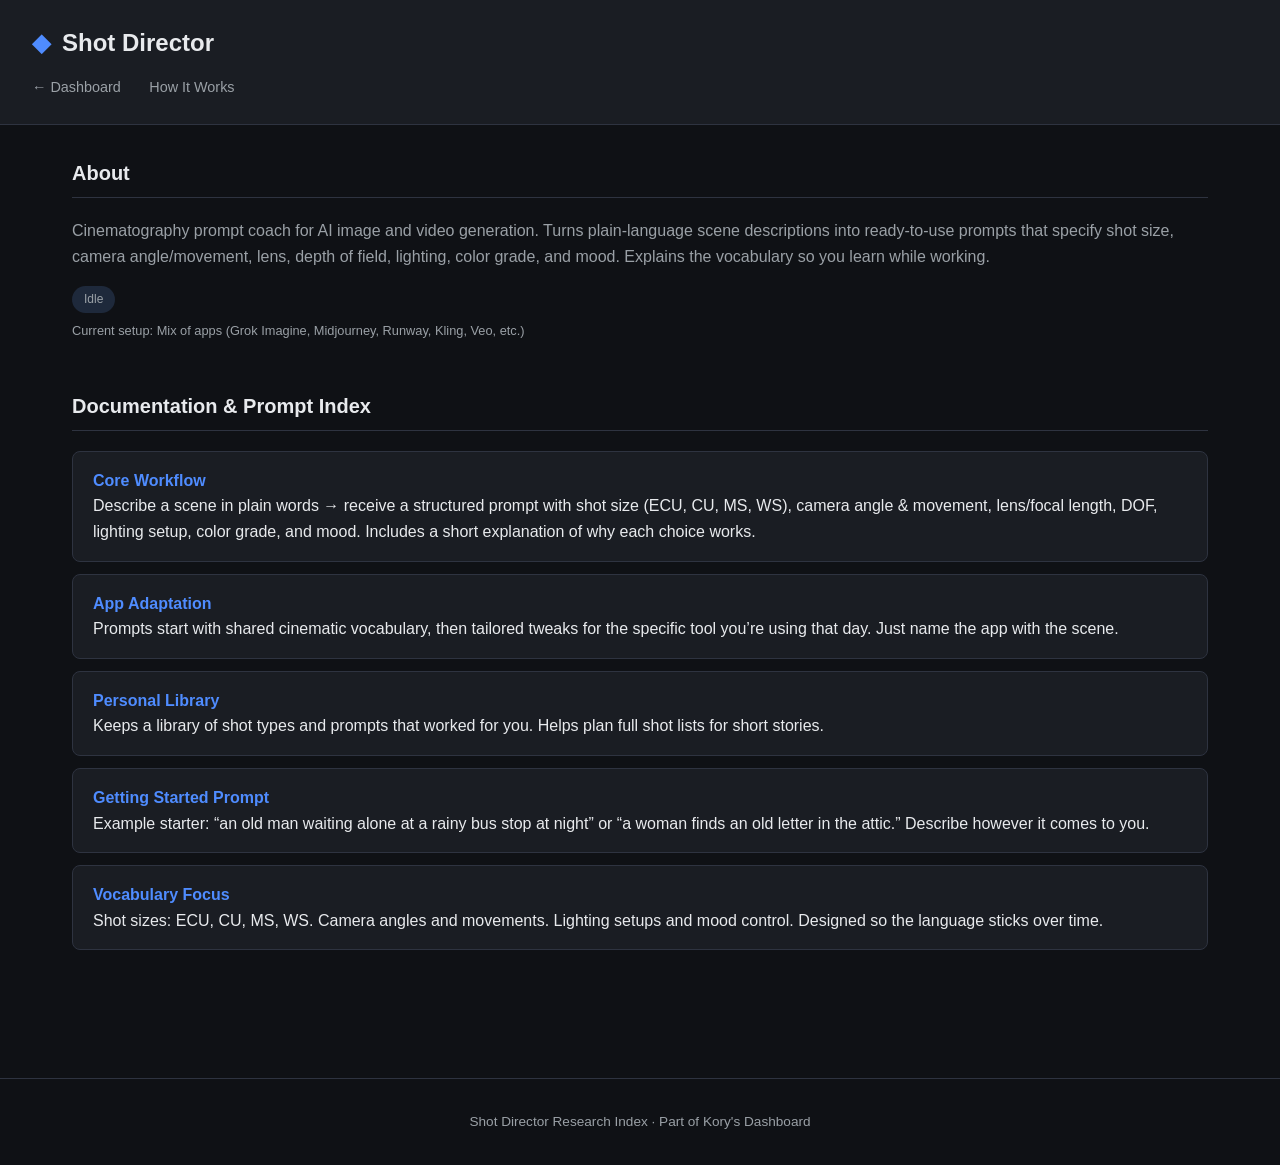
==== bots/shot-director.html @ 016c2e16 "Grok dashboard v2: Bob sheets, symposium stills, anchored search" ====
<!DOCTYPE html>
<html lang="en">
<head>
  <meta charset="UTF-8">
  <meta name="viewport" content="width=device-width, initial-scale=1.0">
  <title>Shot Director · Research Index</title>
  <link rel="stylesheet" href="../css/style.css">
</head>
<body>
  <header>
    <h1><span>◆</span> Shot Director</h1>
    <nav>
      <a href="../index.html">← Dashboard</a>
      <a href="#guide">How It Works</a>
    </nav>
  </header>

  <div class="container">
    <div class="section">
      <h2>About</h2>
      <p style="color: var(--text-muted); margin-bottom: 1rem;">
        Cinematography prompt coach for AI image and video generation. Turns plain-language scene descriptions into ready-to-use prompts that specify shot size, camera angle/movement, lens, depth of field, lighting, color grade, and mood. Explains the vocabulary so you learn while working.
      </p>
      <span class="badge idle">Idle</span>
      <div class="meta" style="margin-top: 0.5rem;">Current setup: Mix of apps (Grok Imagine, Midjourney, Runway, Kling, Veo, etc.)</div>
    </div>

    <div class="section" id="guide">
      <h2>Documentation & Prompt Index</h2>
      <ul class="research-list">
        <li id="core-workflow">
          <strong>Core Workflow</strong>
          <p>Describe a scene in plain words → receive a structured prompt with shot size (ECU, CU, MS, WS), camera angle & movement, lens/focal length, DOF, lighting setup, color grade, and mood. Includes a short explanation of why each choice works.</p>
        </li>
        <li id="app-adaptation">
          <strong>App Adaptation</strong>
          <p>Prompts start with shared cinematic vocabulary, then tailored tweaks for the specific tool you’re using that day. Just name the app with the scene.</p>
        </li>
        <li id="personal-library">
          <strong>Personal Library</strong>
          <p>Keeps a library of shot types and prompts that worked for you. Helps plan full shot lists for short stories.</p>
        </li>
        <li id="getting-started">
          <strong>Getting Started Prompt</strong>
          <p>Example starter: “an old man waiting alone at a rainy bus stop at night” or “a woman finds an old letter in the attic.” Describe however it comes to you.</p>
        </li>
        <li id="vocabulary-focus">
          <strong>Vocabulary Focus</strong>
          <p>Shot sizes: ECU, CU, MS, WS. Camera angles and movements. Lighting setups and mood control. Designed so the language sticks over time.</p>
        </li>
      </ul>
    </div>
  </div>

  <footer>Shot Director Research Index · Part of Kory's Dashboard</footer>
</body>
</html>
---- css/style.css ----
/* Dark theme dashboard styles */
:root {
  --bg: #0f1115;
  --surface: #1a1d23;
  --surface-hover: #23272f;
  --border: #2e3340;
  --text: #e8eaed;
  --text-muted: #9aa0a6;
  --accent: #4f8cff;
  --accent-hover: #6aa1ff;
  --success: #34d399;
  --warning: #fbbf24;
  --card-shadow: 0 4px 12px rgba(0, 0, 0, 0.4);
}

* {
  box-sizing: border-box;
  margin: 0;
  padding: 0;
}

body {
  font-family: -apple-system, BlinkMacSystemFont, 'Segoe UI', Roboto, Oxygen, Ubuntu, sans-serif;
  background: var(--bg);
  color: var(--text);
  line-height: 1.6;
  min-height: 100vh;
}

header {
  background: var(--surface);
  border-bottom: 1px solid var(--border);
  padding: 1.5rem 2rem;
  position: sticky;
  top: 0;
  z-index: 100;
}

header h1 {
  font-size: 1.5rem;
  font-weight: 600;
  display: flex;
  align-items: center;
  gap: 0.75rem;
}

header h1 span {
  color: var(--accent);
}

nav {
  margin-top: 0.75rem;
}

nav a {
  color: var(--text-muted);
  text-decoration: none;
  margin-right: 1.5rem;
  font-size: 0.9rem;
  transition: color 0.2s;
}

nav a:hover, nav a.active {
  color: var(--accent);
}

.container {
  max-width: 1200px;
  margin: 0 auto;
  padding: 2rem;
}

.section {
  margin-bottom: 3rem;
}

.section h2 {
  font-size: 1.25rem;
  margin-bottom: 1.25rem;
  color: var(--text);
  border-bottom: 1px solid var(--border);
  padding-bottom: 0.5rem;
}

.grid {
  display: grid;
  grid-template-columns: repeat(auto-fill, minmax(320px, 1fr));
  gap: 1.5rem;
}

.card {
  background: var(--surface);
  border: 1px solid var(--border);
  border-radius: 12px;
  padding: 1.5rem;
  transition: all 0.2s ease;
  box-shadow: var(--card-shadow);
  text-decoration: none;
  color: inherit;
  display: block;
  scroll-margin-top: 5.5rem;
}

.card:hover {
  background: var(--surface-hover);
  border-color: var(--accent);
  transform: translateY(-2px);
}

.card h3 {
  font-size: 1.1rem;
  margin-bottom: 0.5rem;
  color: var(--accent);
}

.card p {
  color: var(--text-muted);
  font-size: 0.9rem;
  margin-bottom: 1rem;
}

.badge {
  display: inline-block;
  padding: 0.25rem 0.75rem;
  border-radius: 999px;
  font-size: 0.75rem;
  font-weight: 500;
  background: #1e3a2f;
  color: var(--success);
}

.badge.idle {
  background: #1e293b;
  color: var(--text-muted);
}

.research-list {
  list-style: none;
}

.research-list li {
  background: var(--surface);
  border: 1px solid var(--border);
  border-radius: 8px;
  padding: 1rem 1.25rem;
  margin-bottom: 0.75rem;
  scroll-margin-top: 5.5rem;
}

.research-list li strong {
  color: var(--accent);
}

.research-list a {
  color: var(--accent);
  text-decoration: none;
}

.research-list a:hover {
  text-decoration: underline;
}

.meta {
  font-size: 0.8rem;
  color: var(--text-muted);
  margin-top: 0.5rem;
}

footer {
  text-align: center;
  padding: 2rem;
  color: var(--text-muted);
  font-size: 0.85rem;
  border-top: 1px solid var(--border);
  margin-top: 3rem;
}

.search-section {
  background: var(--surface);
  border: 1px solid var(--border);
  border-radius: 12px;
  padding: 1.5rem;
  margin-bottom: 2.5rem;
}

.search-desc {
  color: var(--text-muted);
  font-size: 0.9rem;
  margin-bottom: 1rem;
}

.search-box {
  margin-bottom: 1rem;
}

#search-input {
  width: 100%;
  padding: 0.85rem 1rem;
  background: var(--bg);
  border: 1px solid var(--border);
  border-radius: 8px;
  color: var(--text);
  font-size: 1rem;
  outline: none;
  transition: border-color 0.2s;
}

#search-input:focus {
  border-color: var(--accent);
}

#search-input:disabled {
  opacity: 0.6;
  cursor: not-allowed;
}

#search-status {
  margin-top: 0.5rem;
}

.search-result {
  background: var(--bg);
  border: 1px solid var(--border);
  border-radius: 8px;
  padding: 1rem 1.25rem;
  margin-bottom: 0.75rem;
}

.result-header {
  display: flex;
  align-items: center;
  gap: 0.75rem;
  margin-bottom: 0.5rem;
  flex-wrap: wrap;
}

.result-header strong {
  color: var(--accent);
}

.score {
  margin-left: auto;
  font-size: 0.75rem;
  color: var(--text-muted);
}

.search-result p {
  color: var(--text-muted);
  font-size: 0.9rem;
  margin-bottom: 0.75rem;
}

.result-link {
  color: var(--accent);
  text-decoration: none;
  font-size: 0.85rem;
  font-weight: 500;
}

.result-link:hover {
  text-decoration: underline;
}

@media (max-width: 768px) {
  .container { padding: 1rem; }
  .grid { grid-template-columns: 1fr; }
  header { padding: 1rem; }
}

.gallery {
  display: grid;
  grid-template-columns: repeat(auto-fill, minmax(180px, 1fr));
  gap: 0.75rem;
  margin-top: 0.75rem;
}

.gallery-item {
  display: block;
  background: var(--bg);
  border: 1px solid var(--border);
  border-radius: 8px;
  overflow: hidden;
  text-decoration: none;
  color: var(--text-muted);
  font-size: 0.8rem;
  transition: border-color 0.2s;
}

.gallery-item img {
  width: 100%;
  height: 140px;
  object-fit: cover;
  display: block;
}

.gallery-item span {
  display: block;
  padding: 0.4rem 0.6rem;
}

.gallery-item:hover {
  border-color: var(--accent);
}

.lightbox {
  position: fixed;
  inset: 0;
  background: rgba(0, 0, 0, 0.85);
  display: flex;
  align-items: center;
  justify-content: center;
  z-index: 1000;
  cursor: zoom-out;
  padding: 2rem;
}

.lightbox img {
  max-width: 100%;
  max-height: 100%;
  border-radius: 8px;
  box-shadow: var(--card-shadow);
}
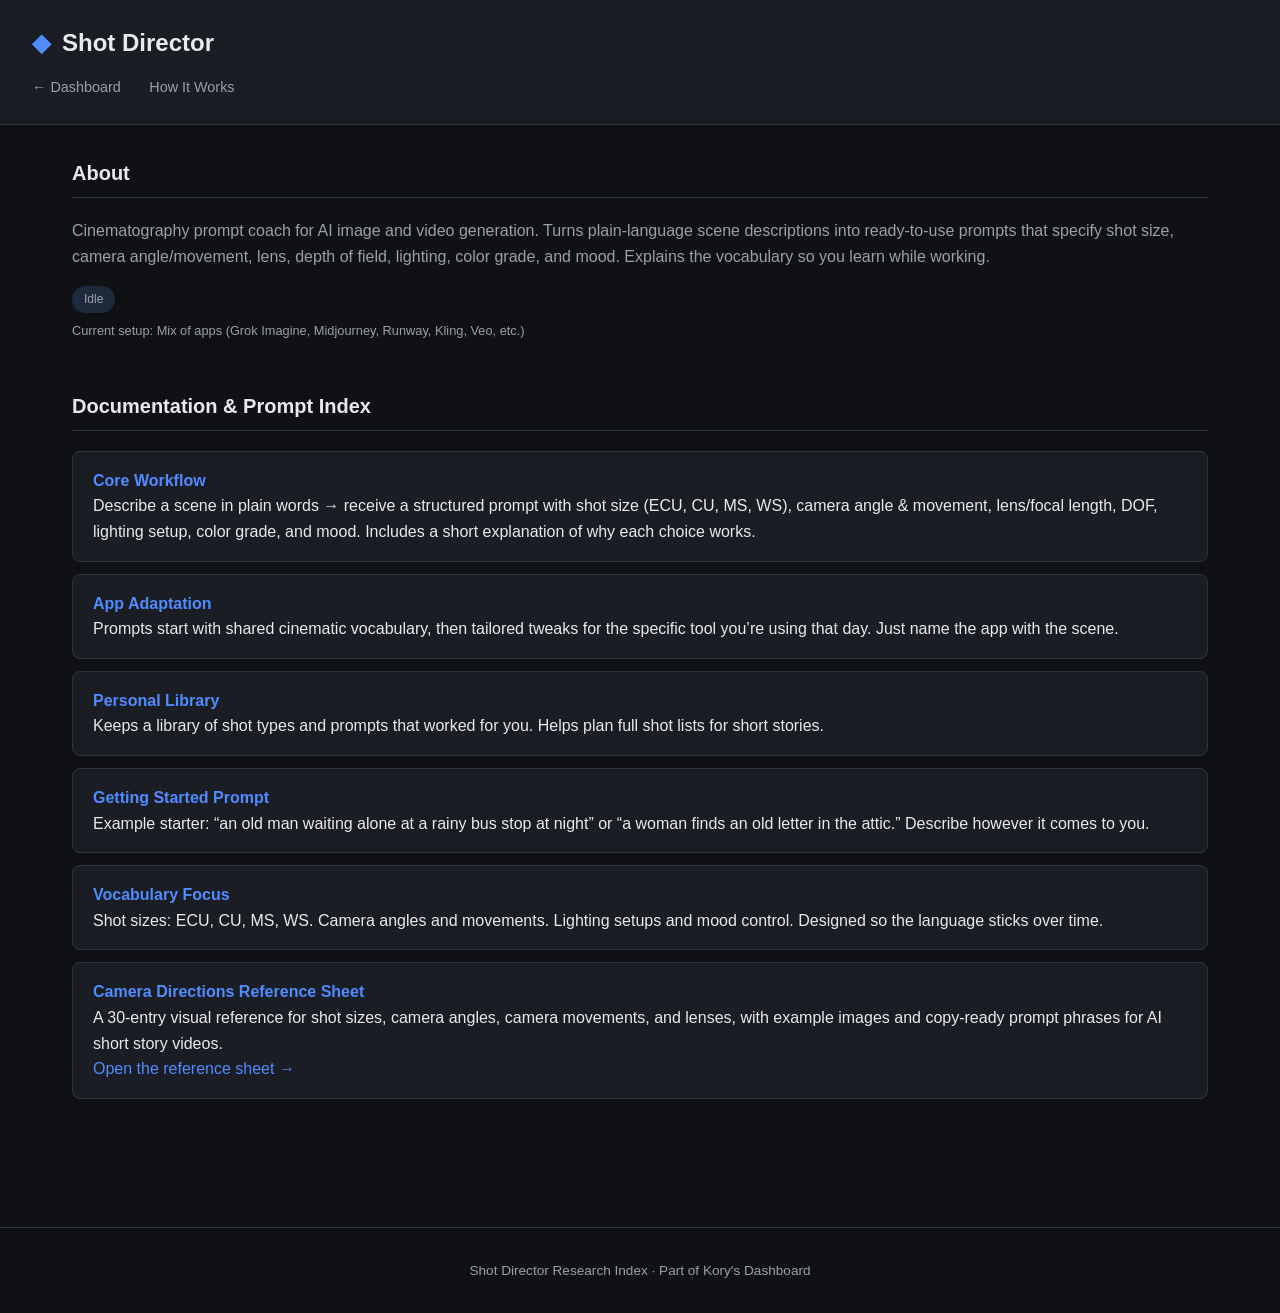
==== commit ca4902e6: "Add Camera Directions Reference Sheet to Shot Director" ====
--- a/bots/shot-director.html
+++ b/bots/shot-director.html
@@ -48,6 +48,11 @@
           <strong>Vocabulary Focus</strong>
           <p>Shot sizes: ECU, CU, MS, WS. Camera angles and movements. Lighting setups and mood control. Designed so the language sticks over time.</p>
         </li>
+        <li id="camera-directions-reference">
+          <strong>Camera Directions Reference Sheet</strong>
+          <p>A 30-entry visual reference for shot sizes, camera angles, camera movements, and lenses, with example images and copy-ready prompt phrases for AI short story videos.</p>
+          <p><a href="https://cursor.com/canvas/store-dabfb917-1b32-4570-b064-94c342b12aa9/9751b0bd-5615-4781-ad79-a897f2e11507" target="_blank" rel="noopener">Open the reference sheet &rarr;</a></p>
+        </li>
       </ul>
     </div>
   </div>
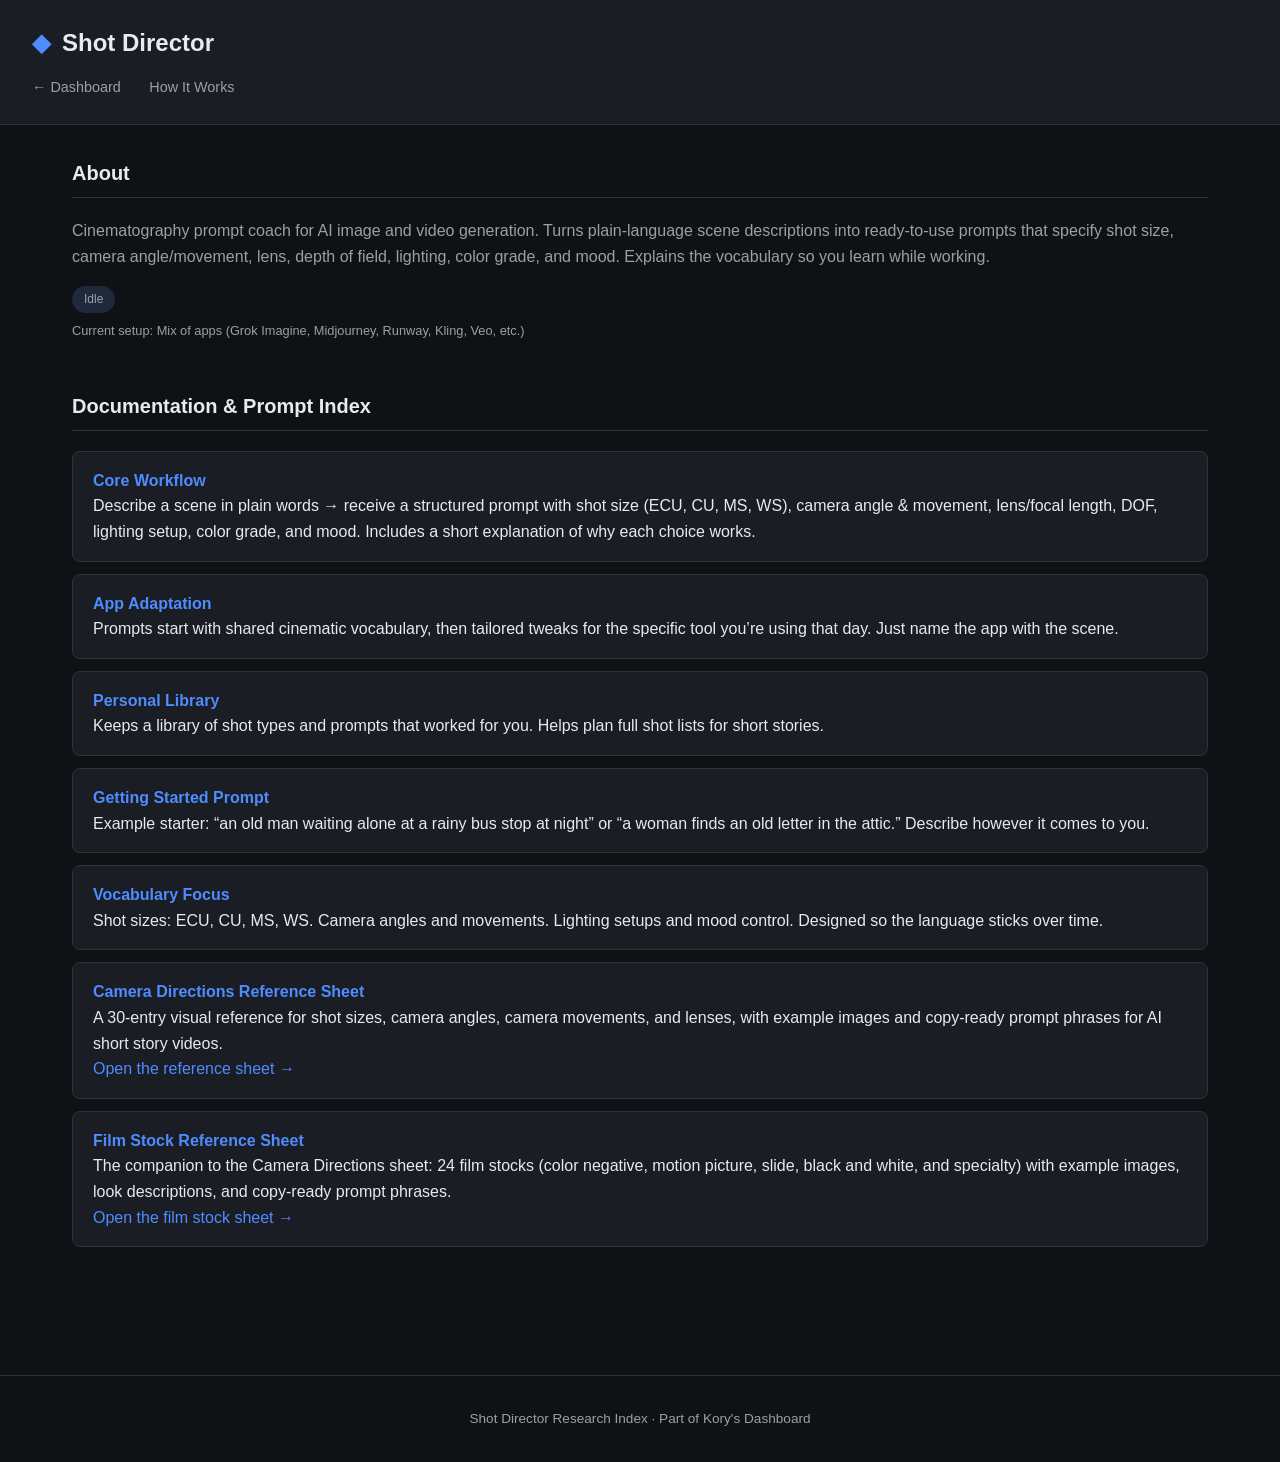
==== commit 5a5a5dfd: "Add Film Stock Reference Sheet to Shot Director page" ====
--- a/bots/shot-director.html
+++ b/bots/shot-director.html
@@ -53,6 +53,11 @@
           <p>A 30-entry visual reference for shot sizes, camera angles, camera movements, and lenses, with example images and copy-ready prompt phrases for AI short story videos.</p>
           <p><a href="https://cursor.com/canvas/store-dabfb917-1b32-4570-b064-94c342b12aa9/9751b0bd-5615-4781-ad79-a897f2e11507" target="_blank" rel="noopener">Open the reference sheet &rarr;</a></p>
         </li>
+        <li id="film-stock-reference">
+          <strong>Film Stock Reference Sheet</strong>
+          <p>The companion to the Camera Directions sheet: 24 film stocks (color negative, motion picture, slide, black and white, and specialty) with example images, look descriptions, and copy-ready prompt phrases.</p>
+          <p><a href="https://cursor.com/canvas/store-dabfb917-1b32-4570-b064-94c342b12aa9/b404aaf3-1466-485f-b3e7-253aaa57aef6" target="_blank" rel="noopener">Open the film stock sheet &rarr;</a></p>
+        </li>
       </ul>
     </div>
   </div>
--- a/css/style.css
+++ b/css/style.css
@@ -72,6 +72,7 @@
 
 .section {
   margin-bottom: 3rem;
+  scroll-margin-top: 5.5rem;
 }
 
 .section h2 {
@@ -105,6 +106,13 @@
   background: var(--surface-hover);
   border-color: var(--accent);
   transform: translateY(-2px);
+}
+
+.card:focus-visible {
+  outline: 2px solid var(--accent);
+  outline-offset: 2px;
+  background: var(--surface-hover);
+  border-color: var(--accent);
 }
 
 .card h3 {
@@ -320,3 +328,30 @@
   border-radius: 8px;
   box-shadow: var(--card-shadow);
 }
+
+.card h3 a {
+  color: inherit;
+  text-decoration: none;
+}
+
+.card h3 a:hover {
+  text-decoration: underline;
+}
+
+.folder-links {
+  list-style: none;
+  display: flex;
+  flex-wrap: wrap;
+  gap: 0.5rem 0.85rem;
+  margin: 0 0 0.75rem;
+}
+
+.folder-links a {
+  color: var(--accent);
+  text-decoration: none;
+  font-size: 0.85rem;
+}
+
+.folder-links a:hover {
+  text-decoration: underline;
+}
